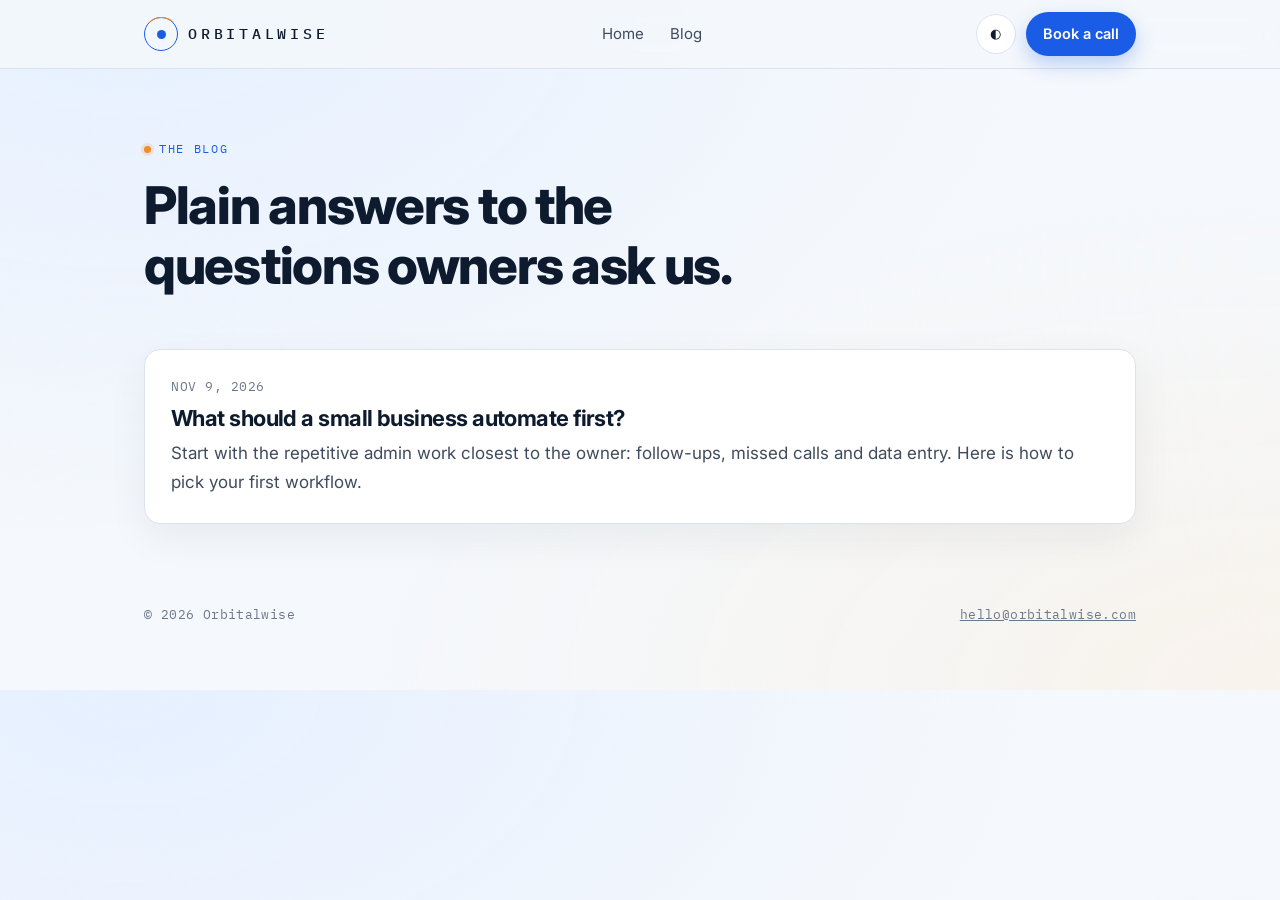
==== blog/index.html @ 433e9c35 "Add blog: home, first post, styles, sitemap entries, nav link" ====
<!doctype html>
<html lang="en"><head><meta charset="utf-8"><meta name="viewport" content="width=device-width,initial-scale=1">
<link rel="preconnect" href="https://fonts.googleapis.com"><link rel="preconnect" href="https://fonts.gstatic.com" crossorigin>
<link href="https://fonts.googleapis.com/css2?family=IBM+Plex+Mono:wght@500&family=Inter:wght@400;600;700;800&display=swap" rel="stylesheet">
<link rel="stylesheet" href="/blog/blog.css">
<title>Blog | OrbitalWise</title>
<meta name="description" content="Plain answers to the questions owners ask about automating their business with AI agents.">
<link rel="canonical" href="https://orbitalwise.com/blog/">
<meta property="og:title" content="The OrbitalWise Blog"><meta property="og:image" content="https://orbitalwise.com/og-image.png">
</head><body>
<header class="nav"><div class="wrap">
<a class="brand" href="/"><span class="mark"></span><b>ORBITALWISE</b></a>
<ul><li><a href="/">Home</a></li><li><a href="/blog/">Blog</a></li></ul>
<div class="right"><button class="toggle" id="toggle" aria-label="Toggle theme">&#9680;</button><a class="btn primary" href="https://calendly.com/orbitalwise/30min">Book a call</a></div>
</div></header>
<main class="wrap">
<section class="hero"><span class="eyebrow">The blog</span><h1>Plain answers to the questions owners ask us.</h1></section>
<div class="posts">
<!-- Add one card per post, newest first -->
<a class="post" href="/blog/what-should-a-small-business-automate-first/"><span class="meta">NOV 9, 2026</span><h2>What should a small business automate first?</h2><p>Start with the repetitive admin work closest to the owner: follow-ups, missed calls and data entry. Here is how to pick your first workflow.</p></a>
</div>
</main>
<footer><div class="wrap"><span>&copy; 2026 Orbitalwise</span><a href="mailto:hello@orbitalwise.com">hello@orbitalwise.com</a></div></footer>
<script>(function(){var r=document.documentElement;try{var s=localStorage.getItem('orbitalwise-theme');if(s)r.setAttribute('data-theme',s);}catch(e){}
document.getElementById('toggle').addEventListener('click',function(){var d=r.getAttribute('data-theme')==='dark'||(!r.getAttribute('data-theme')&&matchMedia('(prefers-color-scheme: dark)').matches);var n=d?'light':'dark';r.setAttribute('data-theme',n);try{localStorage.setItem('orbitalwise-theme',n);}catch(e){}});})();</script>
</body></html>
---- blog/blog.css ----
:root{--bg:#F5F8FC;--bg2:#FFFFFF;--ink:#0E1B2E;--ink-2:#3F4C5E;--muted:#6B7889;--line:#DCE3EC;--blue:#1A5CE6;--blue-ink:#FFFFFF;--blue-soft:#E7EEFC;--orange:#F28C28;--green:#1E9E5A;--card:#FFFFFF;--grad1:#E6F0FF;--grad2:#F8F3EC;--body:"Inter","Helvetica Neue",Arial,system-ui,sans-serif;--mono:"IBM Plex Mono",ui-monospace,Menlo,Consolas,monospace}
@media (prefers-color-scheme: dark){:root:not([data-theme="light"]){color-scheme:dark;--bg:#0B1220;--bg2:#101a2c;--ink:#EAF0F8;--ink-2:#B9C5D6;--muted:#8696AB;--line:#223049;--blue:#4E86FF;--blue-ink:#07132A;--blue-soft:#15264A;--orange:#F5A356;--green:#4CCB86;--card:#131E33;--grad1:#10203F;--grad2:#1A1A2A}}
:root[data-theme="dark"]{color-scheme:dark;--bg:#0B1220;--bg2:#101a2c;--ink:#EAF0F8;--ink-2:#B9C5D6;--muted:#8696AB;--line:#223049;--blue:#4E86FF;--blue-ink:#07132A;--blue-soft:#15264A;--orange:#F5A356;--green:#4CCB86;--card:#131E33;--grad1:#10203F;--grad2:#1A1A2A}
*{box-sizing:border-box}html{scroll-behavior:smooth}
body{margin:0;background:var(--bg);background-image:radial-gradient(ellipse at 10% 0%,var(--grad1),transparent 55%),radial-gradient(ellipse at 100% 100%,var(--grad2),transparent 50%);color:var(--ink);font-family:var(--body);font-size:17px;line-height:1.7;-webkit-font-smoothing:antialiased}
a{color:inherit}
.wrap{max-width:1040px;margin:0 auto;padding-inline:24px}
.read{max-width:740px;margin:0 auto;padding-inline:24px}
h1,h2,h3{letter-spacing:-.025em;line-height:1.15;text-wrap:balance}
.eyebrow{display:inline-flex;align-items:center;gap:8px;font-family:var(--mono);font-size:12px;letter-spacing:.14em;text-transform:uppercase;color:var(--blue)}
.eyebrow::before{content:"";width:7px;height:7px;border-radius:50%;background:var(--orange);box-shadow:0 0 0 3px rgba(242,140,40,.18)}
.btn{display:inline-flex;align-items:center;justify-content:center;font-weight:600;font-size:15.5px;padding:13px 22px;border-radius:999px;text-decoration:none;border:1px solid var(--line);background:var(--card);color:var(--ink);transition:transform .15s,box-shadow .15s}
.btn:hover{transform:translateY(-1px);box-shadow:0 10px 24px rgba(14,27,46,.10)}
.btn.primary{background:var(--blue);color:var(--blue-ink);border-color:transparent;box-shadow:0 8px 20px rgba(26,92,230,.28)}
header.nav{position:sticky;top:0;z-index:10;background:color-mix(in srgb,var(--bg) 82%,transparent);backdrop-filter:blur(14px);border-bottom:1px solid var(--line)}
.nav .wrap{display:flex;align-items:center;justify-content:space-between;gap:14px;height:68px}
.brand{display:flex;align-items:center;gap:10px;text-decoration:none}
.brand .mark{width:34px;height:34px;border-radius:50%;border:1.5px solid var(--blue);display:grid;place-items:center;position:relative}
.brand .mark::before{content:"";width:9px;height:9px;border-radius:50%;background:var(--blue)}
.brand .mark::after{content:"";position:absolute;inset:-1.5px;border-radius:50%;border:1.5px solid transparent;border-top-color:var(--orange);animation:spin 6s linear infinite}
@keyframes spin{to{transform:rotate(360deg)}}
.brand b{font-family:var(--mono);font-size:14.5px;letter-spacing:.26em;font-weight:500}
.nav ul{display:flex;gap:26px;list-style:none;margin:0;padding:0;font-size:15px;color:var(--ink-2)}
.nav ul a{text-decoration:none}.nav ul a:hover{color:var(--blue)}
.nav .right{display:flex;align-items:center;gap:10px}.nav .btn{padding:9px 16px;font-size:14.5px}
.toggle{width:40px;height:40px;border-radius:999px;border:1px solid var(--line);background:var(--card);display:grid;place-items:center;cursor:pointer;color:var(--ink)}
@media (max-width:860px){.nav ul{display:none}}
@media (prefers-reduced-motion:reduce){.brand .mark::after{animation:none}}
.hero{padding-block:64px 24px}.hero h1{font-size:clamp(34px,5vw,52px);font-weight:800;margin:14px 0 10px}
.meta{font-family:var(--mono);font-size:12.5px;color:var(--muted);letter-spacing:.04em}
.answer{background:var(--blue-soft);border:1px solid color-mix(in srgb,var(--blue) 25%,transparent);border-radius:14px;padding:18px 22px;margin:26px 0;font-size:17.5px}
article h2{font-size:clamp(24px,3vw,30px);font-weight:800;margin:44px 0 12px}
article p,article li{color:var(--ink-2)}article li{margin-bottom:6px}
.faq details{background:var(--card);border:1px solid var(--line);border-radius:14px;padding:16px 20px;margin-bottom:10px}
.faq summary{font-weight:700;cursor:pointer;color:var(--ink)}.faq details p{margin:10px 0 0}
.book{background:var(--card);border:1px solid var(--line);border-radius:22px;padding:36px;margin:56px 0;box-shadow:0 30px 70px rgba(14,27,46,.10)}
.book h2{margin-top:0}
.posts{display:grid;gap:18px;padding-block:20px 40px}
.post{background:var(--card);border:1px solid var(--line);border-radius:16px;padding:26px;box-shadow:0 14px 40px rgba(14,27,46,.06);text-decoration:none;display:grid;gap:8px;transition:transform .15s}
.post:hover{transform:translateY(-2px)}.post h2{font-size:22px;margin:0}.post p{color:var(--ink-2);margin:0}
footer{padding-block:40px 64px;color:var(--muted);font-size:13px}
footer .wrap{display:flex;flex-wrap:wrap;justify-content:space-between;gap:14px;font-family:var(--mono);letter-spacing:.03em}
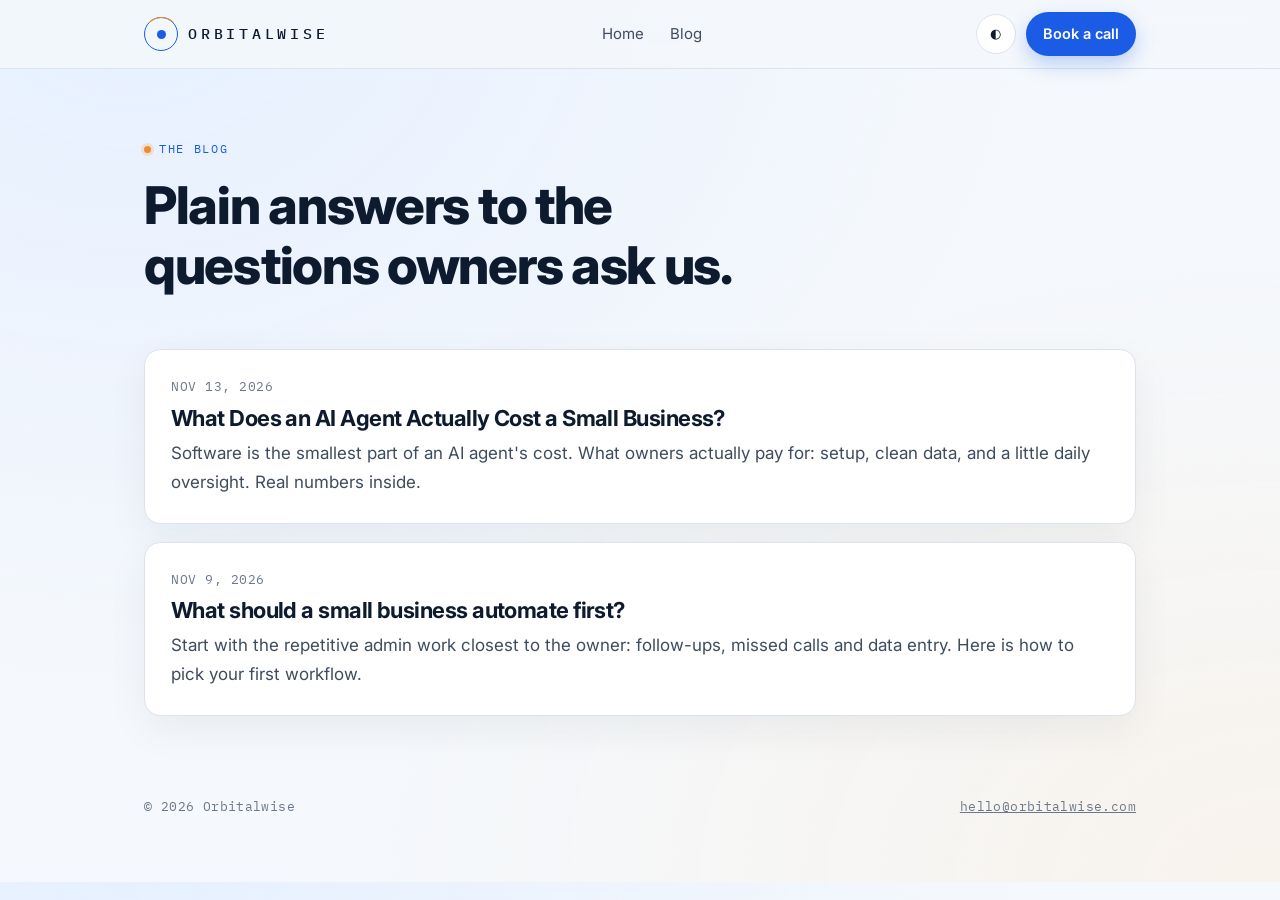
==== commit b697b52d: "Blog: publish What Does an AI Agent Actually Cost a Small Business? (Gyasi, Nov 13) + index card + s" ====
--- a/blog/index.html
+++ b/blog/index.html
@@ -6,7 +6,7 @@
 <title>Blog | OrbitalWise</title>
 <meta name="description" content="Plain answers to the questions owners ask about automating their business with AI agents.">
 <link rel="canonical" href="https://orbitalwise.com/blog/">
-<meta property="og:title" content="The OrbitalWise Blog"><meta property="og:image" content="https://orbitalwise.com/og-image.png">
+<meta property="og:title" content="The OrbitalWise Blog"><meta property="og:image" content="https://orbitalwise.com/og-cover.jpg">
 </head><body>
 <header class="nav"><div class="wrap">
 <a class="brand" href="/"><span class="mark"></span><b>ORBITALWISE</b></a>
@@ -17,6 +17,7 @@
 <section class="hero"><span class="eyebrow">The blog</span><h1>Plain answers to the questions owners ask us.</h1></section>
 <div class="posts">
 <!-- Add one card per post, newest first -->
+<a class="post" href="/blog/what-does-an-ai-agent-cost-small-business/"><span class="meta">NOV 13, 2026</span><h2>What Does an AI Agent Actually Cost a Small Business?</h2><p>Software is the smallest part of an AI agent's cost. What owners actually pay for: setup, clean data, and a little daily oversight. Real numbers inside.</p></a>
 <a class="post" href="/blog/what-should-a-small-business-automate-first/"><span class="meta">NOV 9, 2026</span><h2>What should a small business automate first?</h2><p>Start with the repetitive admin work closest to the owner: follow-ups, missed calls and data entry. Here is how to pick your first workflow.</p></a>
 </div>
 </main>
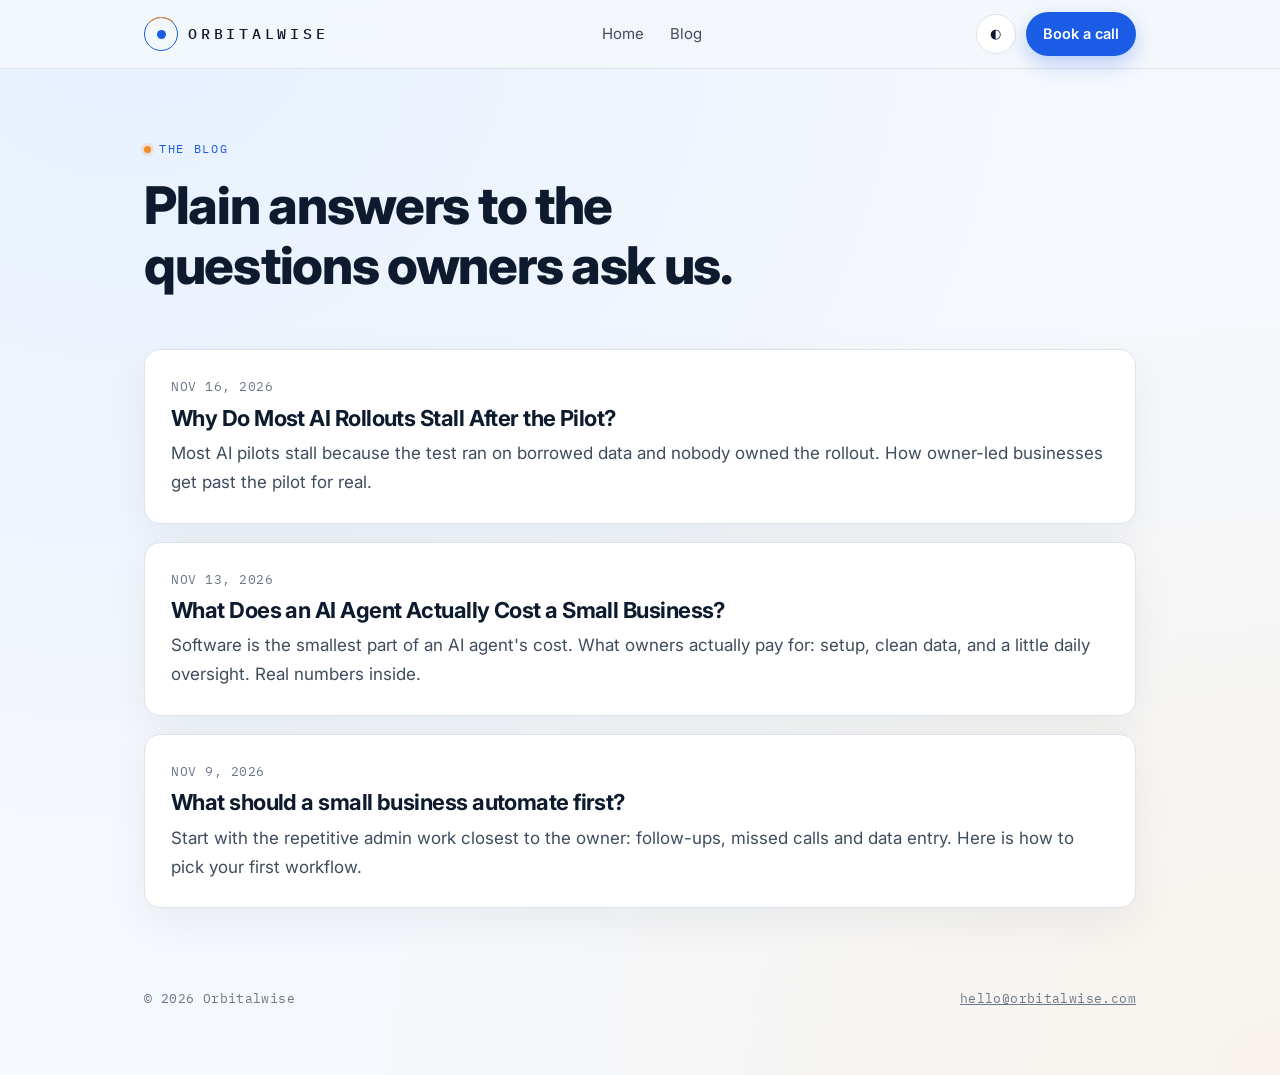
==== commit cd55e0a6: "Blog: publish Why Do Most AI Rollouts Stall After the Pilot? (Gyasi, Nov 16) + index card + sitemap" ====
--- a/blog/index.html
+++ b/blog/index.html
@@ -17,6 +17,7 @@
 <section class="hero"><span class="eyebrow">The blog</span><h1>Plain answers to the questions owners ask us.</h1></section>
 <div class="posts">
 <!-- Add one card per post, newest first -->
+<a class="post" href="/blog/why-do-ai-rollouts-stall-after-the-pilot/"><span class="meta">NOV 16, 2026</span><h2>Why Do Most AI Rollouts Stall After the Pilot?</h2><p>Most AI pilots stall because the test ran on borrowed data and nobody owned the rollout. How owner-led businesses get past the pilot for real.</p></a>
 <a class="post" href="/blog/what-does-an-ai-agent-cost-small-business/"><span class="meta">NOV 13, 2026</span><h2>What Does an AI Agent Actually Cost a Small Business?</h2><p>Software is the smallest part of an AI agent's cost. What owners actually pay for: setup, clean data, and a little daily oversight. Real numbers inside.</p></a>
 <a class="post" href="/blog/what-should-a-small-business-automate-first/"><span class="meta">NOV 9, 2026</span><h2>What should a small business automate first?</h2><p>Start with the repetitive admin work closest to the owner: follow-ups, missed calls and data entry. Here is how to pick your first workflow.</p></a>
 </div>
--- a/blog/blog.css
+++ b/blog/blog.css
@@ -25,7 +25,7 @@
 .nav ul a{text-decoration:none}.nav ul a:hover{color:var(--blue)}
 .nav .right{display:flex;align-items:center;gap:10px}.nav .btn{padding:9px 16px;font-size:14.5px}
 .toggle{width:40px;height:40px;border-radius:999px;border:1px solid var(--line);background:var(--card);display:grid;place-items:center;cursor:pointer;color:var(--ink)}
-@media (max-width:860px){.nav ul{display:none}}
+@media (max-width:860px){.nav ul{display:none}.nav .wrap{gap:10px;padding-inline:16px}.brand{gap:8px}.brand .mark{width:30px;height:30px}.brand b{font-size:13px;letter-spacing:.16em}.nav .right{gap:8px}.toggle{width:36px;height:36px}.nav .btn{white-space:nowrap;padding:9px 14px;font-size:14px}}
 @media (prefers-reduced-motion:reduce){.brand .mark::after{animation:none}}
 .hero{padding-block:64px 24px}.hero h1{font-size:clamp(34px,5vw,52px);font-weight:800;margin:14px 0 10px}
 .meta{font-family:var(--mono);font-size:12.5px;color:var(--muted);letter-spacing:.04em}
